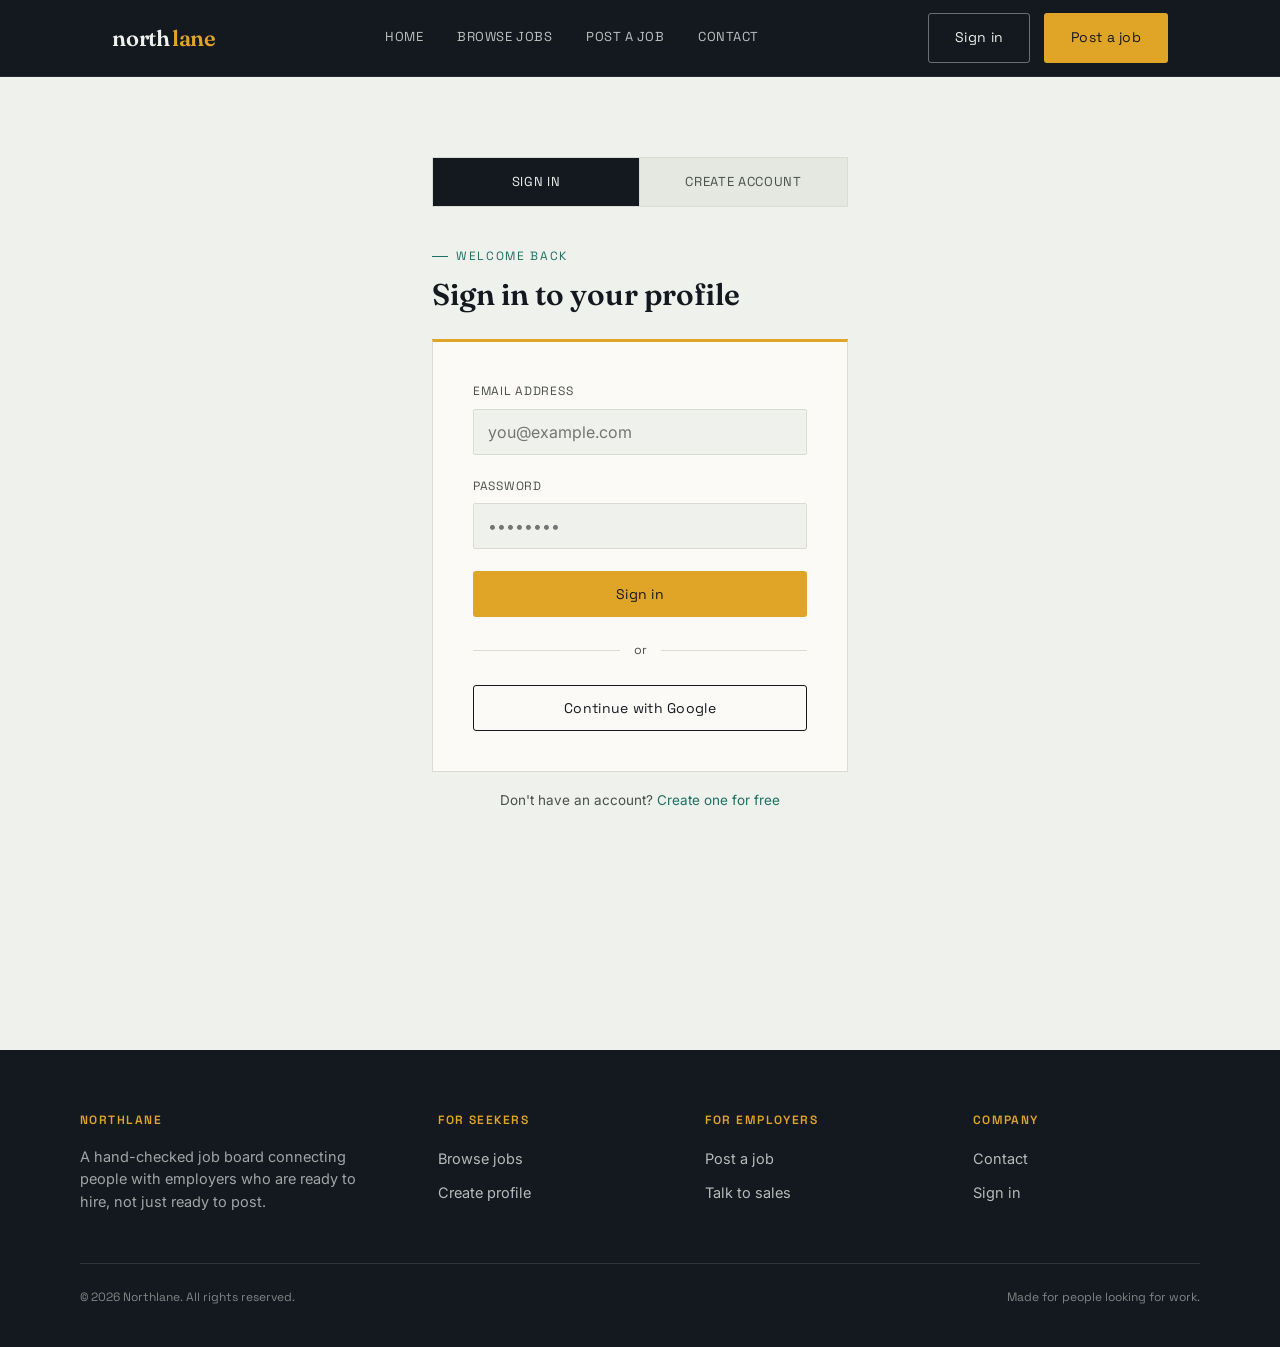
==== account.html @ 45d2cf96 "Initial commit of mini project" ====
<!DOCTYPE html>
<html lang="en">
<head>
<meta charset="UTF-8">
<meta name="viewport" content="width=device-width, initial-scale=1.0">
<title>Sign In — Northlane</title>
<link rel="preconnect" href="https://fonts.googleapis.com">
<link href="https://fonts.googleapis.com/css2?family=Fraunces:ital,wght@0,500;0,600;1,500&family=Inter:wght@400;500;600&family=Space+Grotesk:wght@500;600&display=swap" rel="stylesheet">
<link rel="stylesheet" href="style.css">
<link rel="stylesheet" href="pages.css">
</head>
<body>

  <header class="site-header">
    <div class="container nav">
      <a href="index.html" class="brand">north<em>lane</em></a>
      <nav class="nav-links">
        <a href="index.html">Home</a>
        <a href="jobs.html">Browse Jobs</a>
        <a href="post-job.html">Post a Job</a>
        <a href="contact.html">Contact</a>
      </nav>
      <div class="nav-cta">
        <a href="account.html" class="btn btn-ghost">Sign in</a>
        <a href="post-job.html" class="btn btn-primary">Post a job</a>
      </div>
    </div>
  </header>

  <section class="account-wrap">
    <div class="account-tabs">
      <a href="#" class="active" onclick="return false;">Sign in</a>
      <a href="#" onclick="return false;">Create account</a>
    </div>

    <span class="eyebrow">Welcome back</span>
    <h1 style="font-size:30px; margin-top:12px; margin-bottom:28px;">Sign in to your profile</h1>

    <form class="form-card" action="#" method="post">
      <div class="field">
        <label for="email">Email address</label>
        <input id="email" type="email" name="email" placeholder="you@example.com">
      </div>

      <div class="field">
        <label for="password">Password</label>
        <input id="password" type="password" name="password" placeholder="••••••••">
      </div>

      <button type="submit" class="btn btn-primary btn-block">Sign in</button>

      <div class="divider">or</div>

      <button type="button" class="btn btn-outline btn-block">Continue with Google</button>
    </form>

    <p class="form-foot">Don't have an account? <a href="#">Create one for free</a></p>
  </section>

  <footer class="site-footer">
    <div class="container footer-top">
      <div>
        <h4>Northlane</h4>
        <p>A hand-checked job board connecting people with employers who are ready to hire, not just ready to post.</p>
      </div>
      <div>
        <h4>For seekers</h4>
        <ul>
          <li><a href="jobs.html">Browse jobs</a></li>
          <li><a href="account.html">Create profile</a></li>
        </ul>
      </div>
      <div>
        <h4>For employers</h4>
        <ul>
          <li><a href="post-job.html">Post a job</a></li>
          <li><a href="contact.html">Talk to sales</a></li>
        </ul>
      </div>
      <div>
        <h4>Company</h4>
        <ul>
          <li><a href="contact.html">Contact</a></li>
          <li><a href="account.html">Sign in</a></li>
        </ul>
      </div>
    </div>
    <div class="container footer-bottom">
      <span>© 2026 Northlane. All rights reserved.</span>
      <span>Made for people looking for work.</span>
    </div>
  </footer>

</body>
</html>
---- style.css ----
/* =========================================================
   STYLE.CSS — global styles
   Loaded on every page. Tokens, reset, nav, footer, buttons.
   ========================================================= */

:root{
  --ink:        #14181F;
  --ink-soft:   #4A5049;
  --paper:      #EEF1EC;
  --paper-2:    #E4E8E0;
  --card:       #FBFAF6;
  --line:       #D8DCD3;
  --pin:        #B23B2E;
  --signal:     #E0A526;
  --teal:       #1F6F63;

  --font-display: "Fraunces", Georgia, serif;
  --font-body:    "Inter", -apple-system, Segoe UI, sans-serif;
  --font-mono:    "Space Grotesk", "Inter", sans-serif;

  --radius: 3px;
  --container: 1120px;
}

*, *::before, *::after{ box-sizing: border-box; }
html{ scroll-behavior: smooth; }
body{
  margin: 0;
  background: var(--paper);
  color: var(--ink);
  font-family: var(--font-body);
  font-size: 16px;
  line-height: 1.55;
  -webkit-font-smoothing: antialiased;
}
img{ max-width: 100%; display: block; }
a{ color: inherit; text-decoration: none; }
ul{ margin: 0; padding: 0; list-style: none; }
h1,h2,h3,h4{ font-family: var(--font-display); font-weight: 600; margin: 0; line-height: 1.1; }
p{ margin: 0; }
button, input, textarea, select{ font-family: inherit; font-size: inherit; color: inherit; }

.container{
  max-width: var(--container);
  margin: 0 auto;
  padding: 0 32px;
}

.eyebrow{
  font-family: var(--font-mono);
  font-size: 12px;
  letter-spacing: .14em;
  text-transform: uppercase;
  color: var(--teal);
  display: inline-flex;
  align-items: center;
  gap: 8px;
}
.eyebrow::before{
  content: "";
  width: 16px;
  height: 1px;
  background: var(--teal);
  display: inline-block;
}

a:focus-visible, button:focus-visible, input:focus-visible, textarea:focus-visible, select:focus-visible{
  outline: 2px solid var(--signal);
  outline-offset: 2px;
}

@media (prefers-reduced-motion: reduce){
  *{ animation: none !important; transition: none !important; scroll-behavior: auto !important; }
}

/* =========================================================
   Buttons
   ========================================================= */
.btn{
  display: inline-flex;
  align-items: center;
  justify-content: center;
  gap: 8px;
  padding: 13px 26px;
  border-radius: var(--radius);
  font-family: var(--font-mono);
  font-size: 14px;
  letter-spacing: .02em;
  border: 1px solid transparent;
  cursor: pointer;
  transition: transform .15s ease, background .15s ease, border-color .15s ease;
}
.btn:hover{ transform: translateY(-1px); }
.btn-primary{ background: var(--signal); color: var(--ink); }
.btn-primary:hover{ background: #c98f1c; }
.btn-ghost{ background: transparent; color: var(--paper); border-color: rgba(238,241,236,.4); }
.btn-ghost:hover{ border-color: var(--paper); }
.btn-outline{ background: transparent; color: var(--ink); border-color: var(--ink); }
.btn-outline:hover{ background: var(--ink); color: var(--paper); }
.btn-block{ width: 100%; }

/* =========================================================
   Nav
   ========================================================= */
.site-header{
  background: var(--ink);
  color: var(--paper);
  position: sticky;
  top: 0;
  z-index: 50;
  border-bottom: 1px solid rgba(238,241,236,.08);
}
.nav{
  display: flex;
  align-items: center;
  justify-content: space-between;
  height: 76px;
}
.brand{
  font-family: var(--font-display);
  font-size: 22px;
  font-weight: 600;
  letter-spacing: -.01em;
  display: flex;
  align-items: baseline;
  gap: 2px;
}
.brand em{ color: var(--signal); font-style: normal; }
.nav-links{
  display: flex;
  align-items: center;
  gap: 34px;
  font-family: var(--font-mono);
  font-size: 13px;
  letter-spacing: .04em;
  text-transform: uppercase;
}
.nav-links a{ opacity: .78; transition: opacity .15s ease; padding: 4px 0; border-bottom: 1px solid transparent; }
.nav-links a:hover{ opacity: 1; }
.nav-links a.active{ opacity: 1; border-bottom-color: var(--signal); }
.nav-cta{ display: flex; align-items: center; gap: 14px; }

/* =========================================================
   Footer
   ========================================================= */
.site-footer{
  background: var(--ink);
  color: var(--paper);
  margin-top: 120px;
}
.footer-top{
  padding: 64px 0 48px;
  display: grid;
  grid-template-columns: 1.4fr 1fr 1fr 1fr;
  gap: 40px;
  border-bottom: 1px solid rgba(238,241,236,.12);
}
.footer-top h4{
  font-family: var(--font-mono);
  font-size: 12px;
  letter-spacing: .12em;
  text-transform: uppercase;
  color: var(--signal);
  margin-bottom: 18px;
}
.footer-top p{ color: rgba(238,241,236,.65); font-size: 14.5px; max-width: 34ch; }
.footer-top ul li{ margin-bottom: 10px; }
.footer-top ul a{ color: rgba(238,241,236,.75); font-size: 14.5px; }
.footer-top ul a:hover{ color: var(--paper); }
.footer-bottom{
  padding: 24px 0 40px;
  display: flex;
  justify-content: space-between;
  font-family: var(--font-mono);
  font-size: 12px;
  color: rgba(238,241,236,.5);
}

@media (max-width: 860px){
  .nav-links{ display: none; }
  .footer-top{ grid-template-columns: 1fr 1fr; }
}
---- pages.css ----
/* =========================================================
   PAGES.CSS — shared styles for every inner page:
   jobs.html, contact.html, account.html, post-job.html
   ========================================================= */

/* --- generic dark page header, used at top of every inner page --- */
.page-head{
  background: var(--ink);
  color: var(--paper);
  padding: 56px 0 44px;
}
.page-head h1{ font-size: 38px; margin-top: 14px; }
.page-head p{ color: rgba(238,241,236,.65); margin-top: 12px; max-width: 55ch; }

/* =========================================================
   jobs.html — filter sidebar + job listing rows
   ========================================================= */
.board{
  display: grid;
  grid-template-columns: 260px 1fr;
  gap: 40px;
  padding: 56px 0 100px;
}

.filters{ align-self: start; position: sticky; top: 96px; }
.filter-block{ border-bottom: 1px solid var(--line); padding-bottom: 22px; margin-bottom: 22px; }
.filter-block h4{
  font-family: var(--font-mono);
  font-size: 12px;
  letter-spacing: .1em;
  text-transform: uppercase;
  color: var(--ink-soft);
  margin-bottom: 14px;
}
.filter-row{
  display: flex;
  align-items: center;
  gap: 10px;
  font-size: 14.5px;
  margin-bottom: 10px;
  color: var(--ink-soft);
}
.filter-row input{ accent-color: var(--teal); width: 15px; height: 15px; }
.search-box{ display: flex; border: 1px solid var(--line); background: var(--card); }
.search-box input{ border: 0; background: transparent; padding: 11px 12px; width: 100%; }
.search-box button{
  border: 0;
  background: var(--ink);
  color: var(--paper);
  padding: 0 16px;
  font-family: var(--font-mono);
  font-size: 12px;
  cursor: pointer;
}

.results-head{
  display: flex;
  justify-content: space-between;
  align-items: center;
  margin-bottom: 22px;
  font-family: var(--font-mono);
  font-size: 13px;
  color: var(--ink-soft);
}
.results-head select{ border: 1px solid var(--line); background: var(--card); padding: 8px 10px; }

.job-row{
  display: grid;
  grid-template-columns: 1fr auto;
  gap: 20px;
  align-items: center;
  background: var(--card);
  border: 1px solid var(--line);
  border-left: 3px solid var(--teal);
  padding: 24px 26px;
  margin-bottom: 16px;
  transition: box-shadow .15s ease, transform .15s ease;
}
.job-row:hover{ box-shadow: 0 12px 22px rgba(20,24,31,.07); transform: translateY(-2px); }
.job-row .role{ font-family: var(--font-mono); font-size: 18px; font-weight: 600; }
.job-row .co{ color: var(--teal); font-size: 14px; margin-top: 4px; }
.job-row .desc{ font-size: 14px; color: var(--ink-soft); margin-top: 10px; max-width: 62ch; }
.job-row .meta{ display:flex; gap:8px; margin-top: 14px; flex-wrap: wrap; }
.job-row .tag{
  font-family: var(--font-mono);
  font-size: 10.5px;
  letter-spacing: .04em;
  text-transform: uppercase;
  border: 1px solid var(--line);
  padding: 3px 9px;
  border-radius: 20px;
  color: var(--ink-soft);
}
.job-row .right{ text-align: right; white-space: nowrap; }
.job-row .pay{ font-family: var(--font-mono); font-size: 15px; display: block; margin-bottom: 12px; }
.job-row .posted{ font-size: 12px; color: var(--ink-soft); display:block; margin-top: 10px; }

.pagination{ display: flex; justify-content: center; gap: 8px; margin-top: 40px; font-family: var(--font-mono); font-size: 13px; }
.pagination a{
  width: 36px; height: 36px;
  display: flex; align-items: center; justify-content: center;
  border: 1px solid var(--line);
  color: var(--ink-soft);
}
.pagination a.active{ background: var(--ink); color: var(--paper); border-color: var(--ink); }

/* =========================================================
   Shared form styling — used by contact.html, account.html,
   post-job.html
   ========================================================= */
.form-card{
  background: var(--card);
  border: 1px solid var(--line);
  border-top: 3px solid var(--signal);
  padding: 40px;
}
.form-row{ display: grid; grid-template-columns: 1fr 1fr; gap: 20px; }
.field{ margin-bottom: 22px; }
.field label{
  display: block;
  font-family: var(--font-mono);
  font-size: 12px;
  text-transform: uppercase;
  letter-spacing: .06em;
  color: var(--ink-soft);
  margin-bottom: 8px;
}
.field input, .field select, .field textarea{
  width: 100%;
  border: 1px solid var(--line);
  background: var(--paper);
  padding: 12px 14px;
  border-radius: 2px;
}
.field textarea{ resize: vertical; min-height: 130px; }
.field-hint{ font-size: 12.5px; color: var(--ink-soft); margin-top: 6px; }

/* =========================================================
   contact.html — info panel + form layout
   ========================================================= */
.contact-layout{ display: grid; grid-template-columns: .8fr 1.2fr; gap: 56px; padding: 80px 0 110px; }
.contact-info h3{ font-size: 18px; margin-bottom: 10px; margin-top: 30px; }
.contact-info h3:first-child{ margin-top: 0; }
.contact-info p, .contact-info a{ color: var(--ink-soft); font-size: 14.5px; }
.contact-info a{ color: var(--teal); }
.info-block{ border-top: 1px solid var(--line); padding-top: 18px; margin-top: 18px; }
.info-block:first-child{ border-top: none; padding-top: 0; margin-top: 0; }

/* =========================================================
   account.html — sign in / create account tabs
   ========================================================= */
.account-wrap{ max-width: 480px; margin: 0 auto; padding: 80px 32px 120px; }
.account-tabs{
  display: grid;
  grid-template-columns: 1fr 1fr;
  border: 1px solid var(--line);
  margin-bottom: 32px;
}
.account-tabs a{
  text-align: center;
  padding: 14px;
  font-family: var(--font-mono);
  font-size: 13px;
  text-transform: uppercase;
  letter-spacing: .05em;
  color: var(--ink-soft);
  background: var(--paper-2);
}
.account-tabs a.active{ background: var(--ink); color: var(--paper); }
.account-tabs a:first-child{ border-right: 1px solid var(--line); }
.form-foot{ text-align: center; margin-top: 18px; font-size: 13.5px; color: var(--ink-soft); }
.form-foot a{ color: var(--teal); }
.divider{ display: flex; align-items: center; gap: 14px; margin: 24px 0; color: var(--ink-soft); font-size: 12.5px; font-family: var(--font-mono); }
.divider::before, .divider::after{ content: ""; flex: 1; height: 1px; background: var(--line); }

/* =========================================================
   post-job.html — employer job-posting form
   ========================================================= */
.postjob-layout{ display: grid; grid-template-columns: 1.3fr .7fr; gap: 48px; padding: 70px 0 110px; }
.postjob-side{
  background: var(--paper-2);
  border: 1px solid var(--line);
  padding: 28px;
  align-self: start;
  position: sticky;
  top: 96px;
}
.postjob-side h4{
  font-family: var(--font-mono);
  font-size: 12px;
  text-transform: uppercase;
  letter-spacing: .08em;
  color: var(--ink-soft);
  margin-bottom: 14px;
}
.postjob-side li{
  color: var(--ink-soft);
  font-size: 14px;
  padding-left: 20px;
  position: relative;
  margin-bottom: 12px;
}
.postjob-side li::before{ content: "—"; position: absolute; left: 0; color: var(--teal); }
.section-label{
  font-family: var(--font-mono);
  font-size: 12px;
  text-transform: uppercase;
  letter-spacing: .08em;
  color: var(--teal);
  margin: 34px 0 18px;
}
.section-label:first-child{ margin-top: 0; }

@media (max-width: 900px){
  .board, .contact-layout, .postjob-layout{ grid-template-columns: 1fr; }
  .filters{ position: static; }
  .job-row{ grid-template-columns: 1fr; }
  .job-row .right{ text-align: left; }
  .form-row{ grid-template-columns: 1fr; }
  .postjob-side{ position: static; }
}
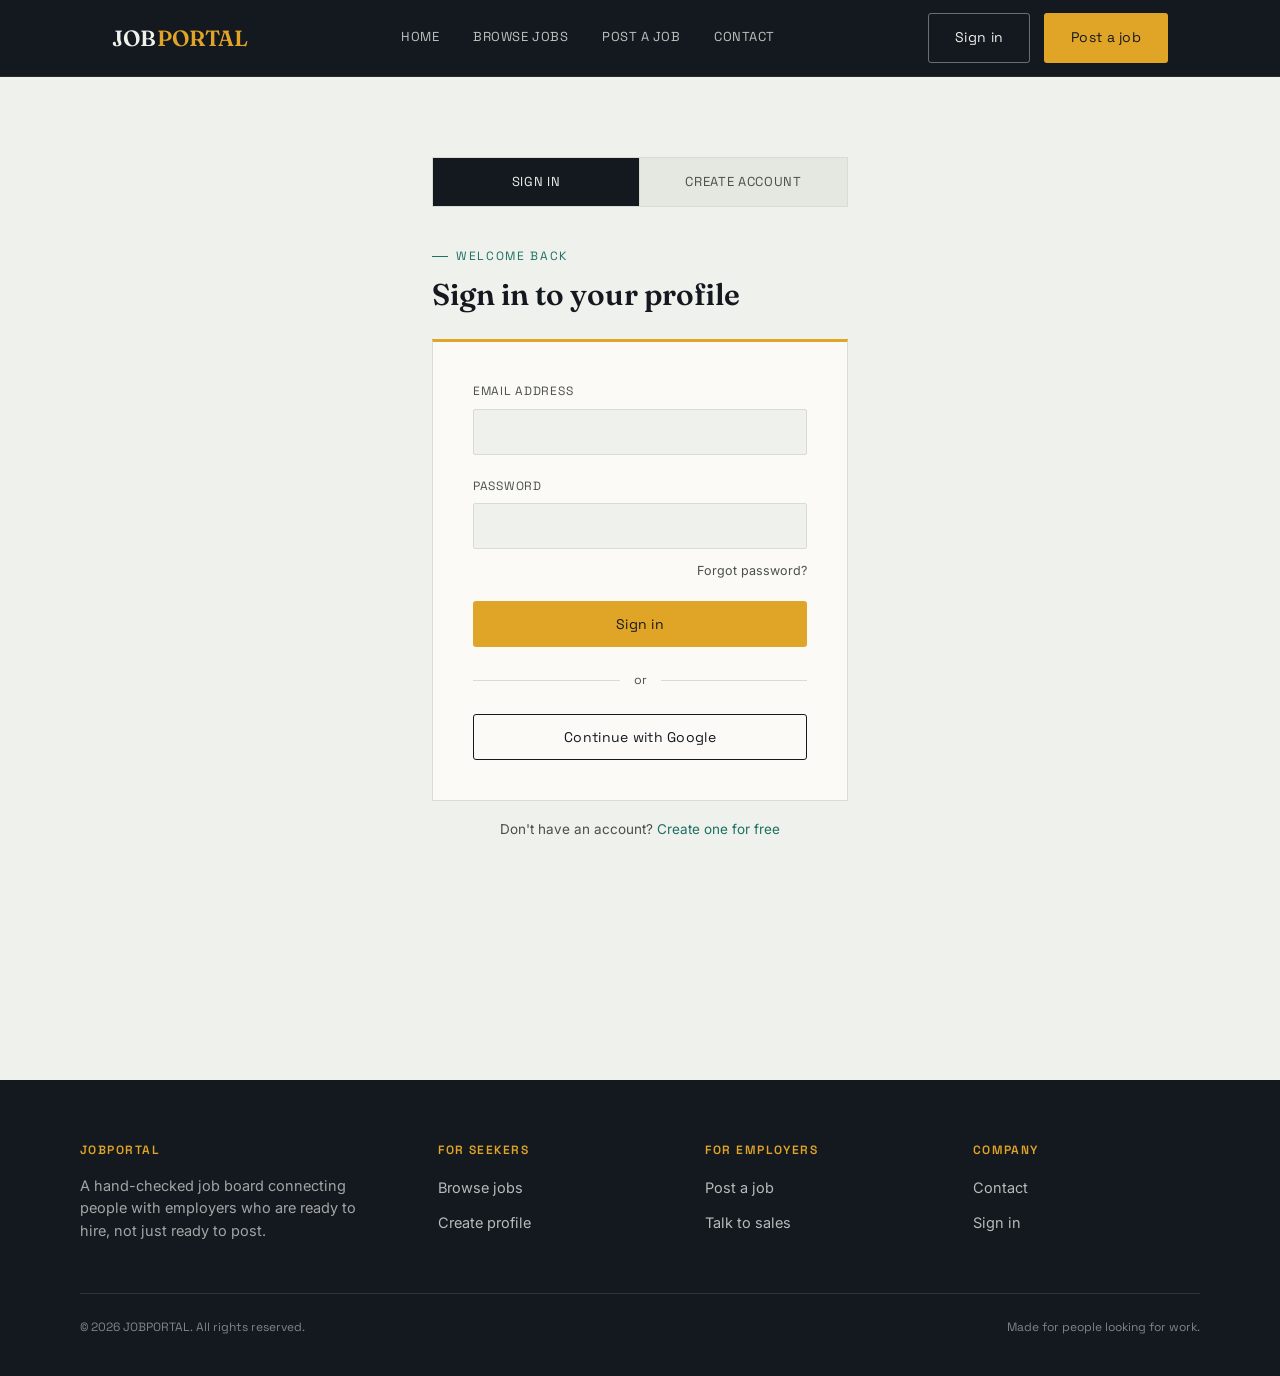
==== commit 1416e196: "Updated code" ====
--- a/account.html
+++ b/account.html
@@ -3,7 +3,7 @@
 <head>
 <meta charset="UTF-8">
 <meta name="viewport" content="width=device-width, initial-scale=1.0">
-<title>Sign In — Northlane</title>
+<title>Sign In / Create Account — JOBPORTAL</title>
 <link rel="preconnect" href="https://fonts.googleapis.com">
 <link href="https://fonts.googleapis.com/css2?family=Fraunces:ital,wght@0,500;0,600;1,500&family=Inter:wght@400;500;600&family=Space+Grotesk:wght@500;600&display=swap" rel="stylesheet">
 <link rel="stylesheet" href="style.css">
@@ -13,7 +13,7 @@
 
   <header class="site-header">
     <div class="container nav">
-      <a href="index.html" class="brand">north<em>lane</em></a>
+      <a href="index.html" class="brand">JOB<em>PORTAL</em></a>
       <nav class="nav-links">
         <a href="index.html">Home</a>
         <a href="jobs.html">Browse Jobs</a>
@@ -28,39 +28,106 @@
   </header>
 
   <section class="account-wrap">
+
+    <!-- CSS-only tab switch: two hidden radios drive which panel shows -->
+    <input type="radio" name="account-tab" id="tab-signin" class="tab-input" checked>
+    <input type="radio" name="account-tab" id="tab-create" class="tab-input">
+
     <div class="account-tabs">
-      <a href="#" class="active" onclick="return false;">Sign in</a>
-      <a href="#" onclick="return false;">Create account</a>
+      <label for="tab-signin" class="tab-label">Sign in</label>
+      <label for="tab-create" class="tab-label">Create account</label>
     </div>
 
-    <span class="eyebrow">Welcome back</span>
-    <h1 style="font-size:30px; margin-top:12px; margin-bottom:28px;">Sign in to your profile</h1>
+    <!-- ===================== SIGN IN PANEL ===================== -->
+    <div class="account-panel signin-panel">
+      <span class="eyebrow">Welcome back</span>
+      <h1 class="account-title">Sign in to your profile</h1>
 
-    <form class="form-card" action="#" method="post">
-      <div class="field">
-        <label for="email">Email address</label>
-        <input id="email" type="email" name="email" placeholder="you@example.com">
-      </div>
+      <form class="form-card" action="#" method="post">
+        <div class="field">
+          <label for="si-email">Email address</label>
+          <input id="si-email" type="email" name="email" placeholder=" ">
+        </div>
 
-      <div class="field">
-        <label for="password">Password</label>
-        <input id="password" type="password" name="password" placeholder="••••••••">
-      </div>
+        <div class="field">
+          <label for="si-password">Password</label>
+          <input id="si-password" type="password" name="password" placeholder=" ">
+        </div>
 
-      <button type="submit" class="btn btn-primary btn-block">Sign in</button>
+        <p class="field-hint" style="margin:-10px 0 20px; text-align:right;"><a href="#">Forgot password?</a></p>
 
-      <div class="divider">or</div>
+        <button type="submit" class="btn btn-primary btn-block">Sign in</button>
 
-      <button type="button" class="btn btn-outline btn-block">Continue with Google</button>
-    </form>
+        <div class="divider">or</div>
 
-    <p class="form-foot">Don't have an account? <a href="#">Create one for free</a></p>
+        <button type="button" class="btn btn-outline btn-block">Continue with Google</button>
+      </form>
+
+      <p class="form-foot">Don't have an account? <label for="tab-create" class="form-foot-link">Create one for free</label></p>
+    </div>
+
+    <!-- ===================== CREATE ACCOUNT PANEL ===================== -->
+    <div class="account-panel create-panel">
+      <span class="eyebrow">New here</span>
+      <h1 class="account-title">Create your free account</h1>
+
+      <form class="form-card" action="#" method="post">
+        <div class="field">
+          <label for="ca-name">Full name</label>
+          <input id="ca-name" type="text" name="name" placeholder=" ">
+        </div>
+
+        <div class="field">
+          <label for="ca-email">Email address</label>
+          <input id="ca-email" type="email" name="email" placeholder=" ">
+        </div>
+
+        <div class="form-row">
+          <div class="field">
+            <label for="ca-password">Password</label>
+            <input id="ca-password" type="password" name="password" placeholder=" ">
+          </div>
+          <div class="field">
+            <label for="ca-confirm">Confirm password</label>
+            <input id="ca-confirm" type="password" name="confirm" placeholder=" ">
+          </div>
+        </div>
+
+        <div class="field">
+          <label>I'm creating an account to...</label>
+          <div class="role-toggle">
+            <label class="role-option">
+              <input type="radio" name="account-role" checked>
+              <span>Find a job</span>
+            </label>
+            <label class="role-option">
+              <input type="radio" name="account-role">
+              <span>Hire for a role</span>
+            </label>
+          </div>
+        </div>
+
+        <label class="filter-row" style="margin-bottom:22px;">
+          <input type="checkbox">
+          I agree to the Terms of Service and Privacy Policy
+        </label>
+
+        <button type="submit" class="btn btn-primary btn-block">Create account</button>
+
+        <div class="divider">or</div>
+
+        <button type="button" class="btn btn-outline btn-block">Continue with Google</button>
+      </form>
+
+      <p class="form-foot">Already have an account? <label for="tab-signin" class="form-foot-link">Sign in instead</label></p>
+    </div>
+
   </section>
 
   <footer class="site-footer">
     <div class="container footer-top">
       <div>
-        <h4>Northlane</h4>
+        <h4>JOBPORTAL</h4>
         <p>A hand-checked job board connecting people with employers who are ready to hire, not just ready to post.</p>
       </div>
       <div>
@@ -86,7 +153,7 @@
       </div>
     </div>
     <div class="container footer-bottom">
-      <span>© 2026 Northlane. All rights reserved.</span>
+      <span>© 2026 JOBPORTAL. All rights reserved.</span>
       <span>Made for people looking for work.</span>
     </div>
   </footer>
--- a/pages.css
+++ b/pages.css
@@ -150,13 +150,23 @@
    account.html — sign in / create account tabs
    ========================================================= */
 .account-wrap{ max-width: 480px; margin: 0 auto; padding: 80px 32px 120px; }
+
+/* Hide the two radio inputs that drive the tab switch — CSS only, no JS */
+.tab-input{
+  position: absolute;
+  opacity: 0;
+  width: 0;
+  height: 0;
+  pointer-events: none;
+}
+
 .account-tabs{
   display: grid;
   grid-template-columns: 1fr 1fr;
   border: 1px solid var(--line);
   margin-bottom: 32px;
 }
-.account-tabs a{
+.tab-label{
   text-align: center;
   padding: 14px;
   font-family: var(--font-mono);
@@ -165,13 +175,45 @@
   letter-spacing: .05em;
   color: var(--ink-soft);
   background: var(--paper-2);
-}
-.account-tabs a.active{ background: var(--ink); color: var(--paper); }
-.account-tabs a:first-child{ border-right: 1px solid var(--line); }
+  cursor: pointer;
+  transition: background .15s ease, color .15s ease;
+}
+.tab-label:first-of-type{ border-right: 1px solid var(--line); }
+
+/* Panels are hidden by default; the checked radio reveals its matching panel */
+.account-panel{ display: none; }
+
+#tab-signin:checked ~ .account-tabs label[for="tab-signin"],
+#tab-create:checked ~ .account-tabs label[for="tab-create"]{
+  background: var(--ink);
+  color: var(--paper);
+}
+#tab-signin:checked ~ .signin-panel{ display: block; }
+#tab-create:checked ~ .create-panel{ display: block; }
+
+.account-title{ font-size: 30px; margin-top: 12px; margin-bottom: 28px; }
+
 .form-foot{ text-align: center; margin-top: 18px; font-size: 13.5px; color: var(--ink-soft); }
-.form-foot a{ color: var(--teal); }
+.form-foot a, .form-foot-link{ color: var(--teal); cursor: pointer; }
+.form-foot-link:hover{ text-decoration: underline; }
+
 .divider{ display: flex; align-items: center; gap: 14px; margin: 24px 0; color: var(--ink-soft); font-size: 12.5px; font-family: var(--font-mono); }
 .divider::before, .divider::after{ content: ""; flex: 1; height: 1px; background: var(--line); }
+
+/* "Find a job" / "Hire for a role" toggle on the Create Account panel */
+.role-toggle{ display: grid; grid-template-columns: 1fr 1fr; gap: 12px; margin-top: 4px; }
+.role-option{
+  display: flex;
+  align-items: center;
+  gap: 10px;
+  border: 1px solid var(--line);
+  background: var(--paper);
+  padding: 12px 14px;
+  font-size: 14px;
+  cursor: pointer;
+}
+.role-option input{ accent-color: var(--teal); width: 15px; height: 15px; }
+.role-option:has(input:checked){ border-color: var(--teal); background: var(--card); }
 
 /* =========================================================
    post-job.html — employer job-posting form
